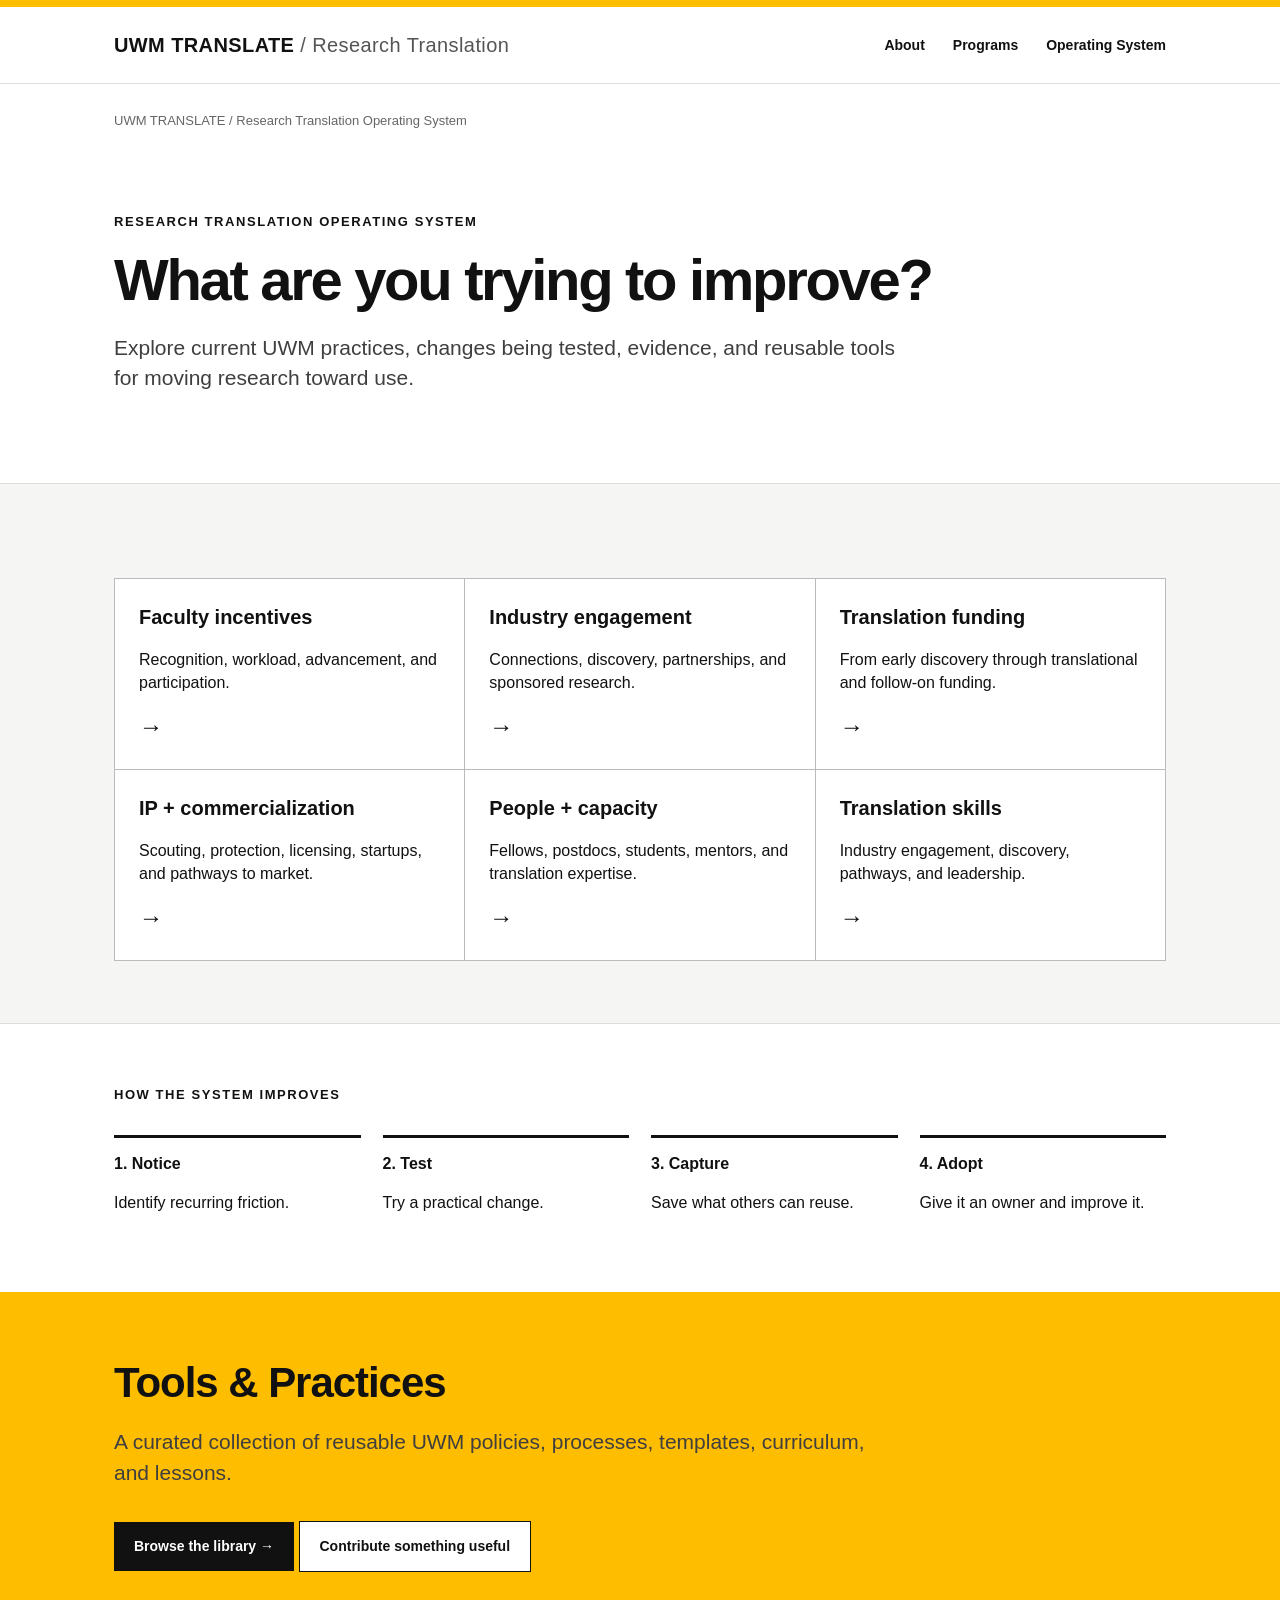
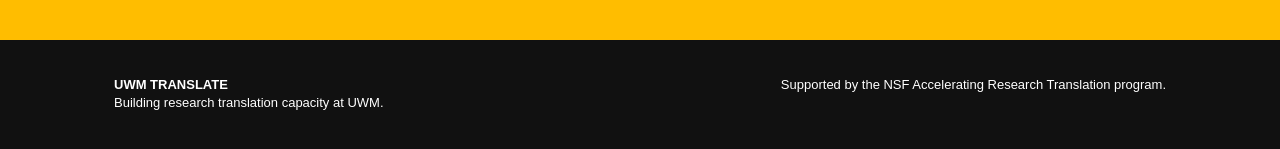
==== os/index.html @ 9ba5ec80 "Add files via upload" ====
<!doctype html><html><head><meta charset="utf-8"><meta name="viewport" content="width=device-width,initial-scale=1"><title>Research Translation OS | UWM TRANSLATE</title><link rel="stylesheet" href="../css/styles.css"></head><body>

<header><div class="wrap"><nav>
<a class="brand" href="../index.html">UWM TRANSLATE <span>/ Research Translation</span></a>
<div class="navlinks"><a href="../index.html#about">About</a><a href="../index.html#programs">Programs</a><a href="../os/index.html">Operating System</a></div>
</nav></div></header>
<main><div class="wrap"><div class="breadcrumb"><a href="../index.html">UWM TRANSLATE</a> / Research Translation Operating System</div></div>
<section class="hero"><div class="wrap"><div class="eyebrow">Research Translation Operating System</div><h1>What are you trying to improve?</h1><p class="lead">Explore current UWM practices, changes being tested, evidence, and reusable tools for moving research toward use.</p></div></section>
<section class="section light"><div class="wrap"><div class="domains">
<a class="domain" href="domain.html?d=faculty"><h3>Faculty incentives</h3><p>Recognition, workload, advancement, and participation.</p><div class="arrow">→</div></a>
<a class="domain" href="domain.html?d=industry"><h3>Industry engagement</h3><p>Connections, discovery, partnerships, and sponsored research.</p><div class="arrow">→</div></a>
<a class="domain" href="domain.html?d=funding"><h3>Translation funding</h3><p>From early discovery through translational and follow-on funding.</p><div class="arrow">→</div></a>
<a class="domain" href="domain.html?d=ip"><h3>IP + commercialization</h3><p>Scouting, protection, licensing, startups, and pathways to market.</p><div class="arrow">→</div></a>
<a class="domain" href="domain.html?d=capacity"><h3>People + capacity</h3><p>Fellows, postdocs, students, mentors, and translation expertise.</p><div class="arrow">→</div></a>
<a class="domain" href="domain.html?d=skills"><h3>Translation skills</h3><p>Industry engagement, discovery, pathways, and leadership.</p><div class="arrow">→</div></a>
</div></div></section>
<section class="section"><div class="wrap"><div class="eyebrow">How the system improves</div><div class="steps">
<div class="step"><strong>1. Notice</strong><p>Identify recurring friction.</p></div><div class="step"><strong>2. Test</strong><p>Try a practical change.</p></div><div class="step"><strong>3. Capture</strong><p>Save what others can reuse.</p></div><div class="step"><strong>4. Adopt</strong><p>Give it an owner and improve it.</p></div>
</div></div></section>
<section class="portal gold"><div class="wrap"><h2>Tools & Practices</h2><p class="lead">A curated collection of reusable UWM policies, processes, templates, curriculum, and lessons.</p><a class="button" href="library.html">Browse the library →</a> <a class="button alt" href="contribute.html">Contribute something useful</a></div></section>
</main><footer><div class="wrap footerline"><div><strong>UWM TRANSLATE</strong><br>Building research translation capacity at UWM.</div><div>Supported by the NSF Accelerating Research Translation program.</div></div></footer></body></html>
---- css/styles.css ----
:root{--gold:#ffbd00;--black:#111;--gray:#666;--light:#f5f5f3;--line:#deded9;--white:#fff}
*{box-sizing:border-box} body{margin:0;font-family:Arial,Helvetica,sans-serif;color:var(--black);background:#fff;line-height:1.45}
a{color:inherit;text-decoration:none}.wrap{max-width:1120px;margin:auto;padding:0 34px}
header{border-top:7px solid var(--gold);border-bottom:1px solid var(--line);background:#fff}
nav{height:76px;display:flex;align-items:center;justify-content:space-between}.brand{font-weight:800;letter-spacing:.02em;font-size:20px}
.brand span{font-weight:400;color:#555}.navlinks{display:flex;gap:28px;font-size:14px;font-weight:700}.navlinks a:hover{border-bottom:3px solid var(--gold)}
.hero{padding:82px 0 68px}.eyebrow{font-size:13px;font-weight:800;letter-spacing:.12em;text-transform:uppercase;margin-bottom:18px}
h1{font-size:58px;line-height:1.02;letter-spacing:-.04em;max-width:880px;margin:0 0 24px}h2{font-size:34px;line-height:1.1;letter-spacing:-.025em;margin:0 0 18px}
h3{font-size:20px;margin:0 0 8px}.lead{font-size:21px;max-width:790px;color:#3f3f3f}
.section{padding:62px 0;border-top:1px solid var(--line)}.gold{background:var(--gold);border:0}.light{background:var(--light)}
.grid3{display:grid;grid-template-columns:repeat(3,1fr);gap:22px}.grid2{display:grid;grid-template-columns:repeat(2,1fr);gap:22px}
.card{border-top:4px solid var(--black);padding:20px 0}.card p,.small{color:#555}.number{font-size:13px;font-weight:800;margin-bottom:18px}
.button{display:inline-block;background:#111;color:white;padding:14px 20px;font-weight:800;font-size:14px;margin-top:12px}
.button.alt{background:white;color:#111;border:1px solid #111}.portal{padding:68px 0}.portal h2{font-size:42px}
.domains{display:grid;grid-template-columns:repeat(3,1fr);gap:1px;background:#bbb;border:1px solid #bbb;margin-top:32px}
.domain{background:white;padding:24px;min-height:150px}.domain:hover{background:#fff7d6}.domain .arrow{font-size:24px;margin-top:14px}
.steps{display:grid;grid-template-columns:repeat(4,1fr);gap:22px;margin-top:30px}.step{border-top:3px solid #111;padding-top:14px}
footer{background:#111;color:white;padding:36px 0;font-size:13px}.footerline{display:flex;justify-content:space-between;gap:20px}
.breadcrumb{font-size:13px;color:#666;padding-top:28px}.artifact{border-top:1px solid var(--line);padding:22px 0}.status{display:inline-block;background:#eee;padding:4px 8px;font-size:11px;font-weight:800;text-transform:uppercase}
@media(max-width:760px){h1{font-size:42px}.grid3,.grid2,.domains,.steps{grid-template-columns:1fr}.navlinks{display:none}.wrap{padding:0 20px}.hero{padding:55px 0}}
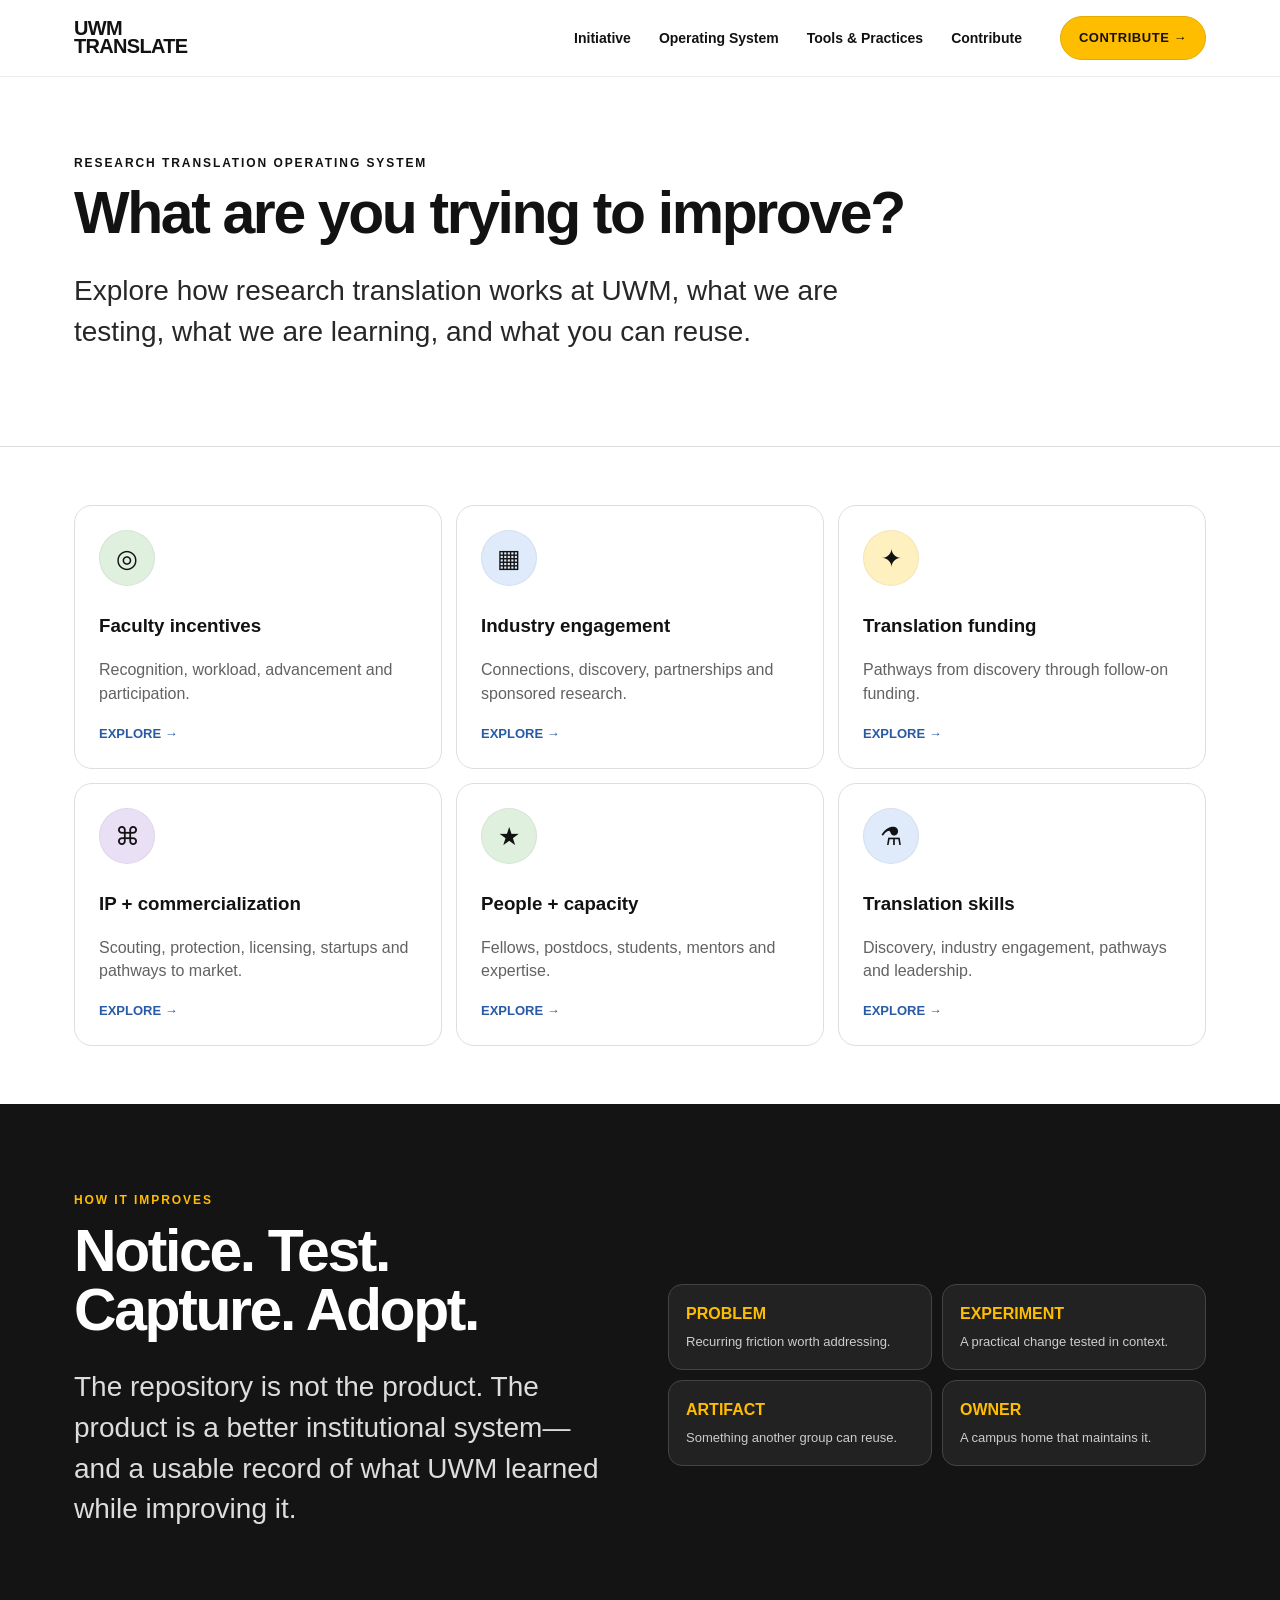
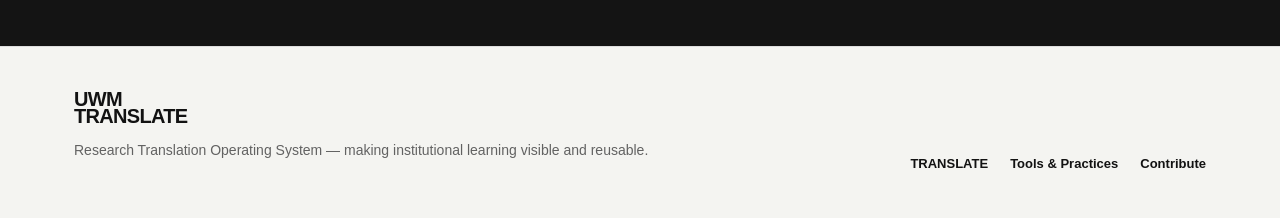
==== commit 0dea7037: "Add files via upload" ====
--- a/os/index.html
+++ b/os/index.html
@@ -1,21 +1,12 @@
-<!doctype html><html><head><meta charset="utf-8"><meta name="viewport" content="width=device-width,initial-scale=1"><title>Research Translation OS | UWM TRANSLATE</title><link rel="stylesheet" href="../css/styles.css"></head><body>
-
-<header><div class="wrap"><nav>
-<a class="brand" href="../index.html">UWM TRANSLATE <span>/ Research Translation</span></a>
-<div class="navlinks"><a href="../index.html#about">About</a><a href="../index.html#programs">Programs</a><a href="../os/index.html">Operating System</a></div>
-</nav></div></header>
-<main><div class="wrap"><div class="breadcrumb"><a href="../index.html">UWM TRANSLATE</a> / Research Translation Operating System</div></div>
-<section class="hero"><div class="wrap"><div class="eyebrow">Research Translation Operating System</div><h1>What are you trying to improve?</h1><p class="lead">Explore current UWM practices, changes being tested, evidence, and reusable tools for moving research toward use.</p></div></section>
-<section class="section light"><div class="wrap"><div class="domains">
-<a class="domain" href="domain.html?d=faculty"><h3>Faculty incentives</h3><p>Recognition, workload, advancement, and participation.</p><div class="arrow">→</div></a>
-<a class="domain" href="domain.html?d=industry"><h3>Industry engagement</h3><p>Connections, discovery, partnerships, and sponsored research.</p><div class="arrow">→</div></a>
-<a class="domain" href="domain.html?d=funding"><h3>Translation funding</h3><p>From early discovery through translational and follow-on funding.</p><div class="arrow">→</div></a>
-<a class="domain" href="domain.html?d=ip"><h3>IP + commercialization</h3><p>Scouting, protection, licensing, startups, and pathways to market.</p><div class="arrow">→</div></a>
-<a class="domain" href="domain.html?d=capacity"><h3>People + capacity</h3><p>Fellows, postdocs, students, mentors, and translation expertise.</p><div class="arrow">→</div></a>
-<a class="domain" href="domain.html?d=skills"><h3>Translation skills</h3><p>Industry engagement, discovery, pathways, and leadership.</p><div class="arrow">→</div></a>
+<!doctype html><html><head><meta charset="utf-8"><meta name="viewport" content="width=device-width,initial-scale=1"><title>Research Translation OS — UWM TRANSLATE</title><link rel="stylesheet" href="../assets/styles.css"></head><body><header class="site-header"><div class="header-inner"><a class="brand" href="../index.html"><span>UWM</span><span>TRANSLATE</span></a><nav class="nav"><a href="../index.html">Initiative</a><a href="index.html">Operating System</a><a href="library.html">Tools & Practices</a><a href="contribute.html">Contribute</a></nav><a class="cta" href="contribute.html">CONTRIBUTE →</a></div></header><main>
+<section class="page-hero"><div class="container"><div class="eyebrow">Research Translation Operating System</div><h1 class="h2">What are you trying to improve?</h1><p class="lede">Explore how research translation works at UWM, what we are testing, what we are learning, and what you can reuse.</p></div></section>
+<section class="section-sm"><div class="container"><div class="domain-grid">
+<a class="domain" href="domain.html?d=faculty"><div class="icon-bubble green">◎</div><h3>Faculty incentives</h3><p>Recognition, workload, advancement and participation.</p><span class="text-link">EXPLORE →</span></a>
+<a class="domain" href="domain.html?d=industry"><div class="icon-bubble blue">▦</div><h3>Industry engagement</h3><p>Connections, discovery, partnerships and sponsored research.</p><span class="text-link">EXPLORE →</span></a>
+<a class="domain" href="domain.html?d=funding"><div class="icon-bubble goldbg">✦</div><h3>Translation funding</h3><p>Pathways from discovery through follow-on funding.</p><span class="text-link">EXPLORE →</span></a>
+<a class="domain" href="domain.html?d=ip"><div class="icon-bubble purple">⌘</div><h3>IP + commercialization</h3><p>Scouting, protection, licensing, startups and pathways to market.</p><span class="text-link">EXPLORE →</span></a>
+<a class="domain" href="domain.html?d=capacity"><div class="icon-bubble green">★</div><h3>People + capacity</h3><p>Fellows, postdocs, students, mentors and expertise.</p><span class="text-link">EXPLORE →</span></a>
+<a class="domain" href="domain.html?d=skills"><div class="icon-bubble blue">⚗</div><h3>Translation skills</h3><p>Discovery, industry engagement, pathways and leadership.</p><span class="text-link">EXPLORE →</span></a>
 </div></div></section>
-<section class="section"><div class="wrap"><div class="eyebrow">How the system improves</div><div class="steps">
-<div class="step"><strong>1. Notice</strong><p>Identify recurring friction.</p></div><div class="step"><strong>2. Test</strong><p>Try a practical change.</p></div><div class="step"><strong>3. Capture</strong><p>Save what others can reuse.</p></div><div class="step"><strong>4. Adopt</strong><p>Give it an owner and improve it.</p></div>
-</div></div></section>
-<section class="portal gold"><div class="wrap"><h2>Tools & Practices</h2><p class="lead">A curated collection of reusable UWM policies, processes, templates, curriculum, and lessons.</p><a class="button" href="library.html">Browse the library →</a> <a class="button alt" href="contribute.html">Contribute something useful</a></div></section>
-</main><footer><div class="wrap footerline"><div><strong>UWM TRANSLATE</strong><br>Building research translation capacity at UWM.</div><div>Supported by the NSF Accelerating Research Translation program.</div></div></footer></body></html>+<section class="section os-callout"><div class="container os-grid"><div><div class="eyebrow">How it improves</div><h2 class="h2">Notice. Test. Capture. Adopt.</h2><p class="lede">The repository is not the product. The product is a better institutional system—and a usable record of what UWM learned while improving it.</p></div><div class="os-map"><div class="os-chip"><strong>PROBLEM</strong><span>Recurring friction worth addressing.</span></div><div class="os-chip"><strong>EXPERIMENT</strong><span>A practical change tested in context.</span></div><div class="os-chip"><strong>ARTIFACT</strong><span>Something another group can reuse.</span></div><div class="os-chip"><strong>OWNER</strong><span>A campus home that maintains it.</span></div></div></div></section>
+</main><footer class="footer"><div class="container footer-grid"><div><a class="brand" href="../index.html"><span>UWM</span><span>TRANSLATE</span></a><p class="footer-note">Research Translation Operating System — making institutional learning visible and reusable.</p></div><div class="footer-links"><a href="../index.html">TRANSLATE</a><a href="library.html">Tools & Practices</a><a href="contribute.html">Contribute</a></div></div></footer></body></html>
--- a/assets/styles.css
+++ b/assets/styles.css
@@ -0,0 +1,22 @@
+
+:root{--ink:#121212;--muted:#626262;--line:#dedede;--paper:#fff;--soft:#f7f7f5;--gold:#ffbd00;--gold-soft:#fff1bf;--green:#dff0df;--green-strong:#328b4c;--blue:#dfeafb;--blue-strong:#366ab3;--purple:#e9e0f6;--purple-strong:#7654a6;--peach:#f8e7d9;--radius:18px;--shadow:0 12px 35px rgba(0,0,0,.08);--max:1180px}
+*{box-sizing:border-box}html{scroll-behavior:smooth}body{margin:0;background:var(--paper);color:var(--ink);font-family:Arial,Helvetica,sans-serif;line-height:1.45}a{color:inherit}img{max-width:100%;display:block}
+.site-header{position:sticky;top:0;z-index:100;background:rgba(255,255,255,.95);backdrop-filter:blur(10px);border-bottom:1px solid rgba(0,0,0,.08)}
+.header-inner{max-width:var(--max);margin:auto;min-height:76px;display:flex;align-items:center;gap:28px;padding:0 24px}.brand{font-weight:900;letter-spacing:-.035em;text-decoration:none;line-height:.88;font-size:20px;min-width:125px}.brand span{display:block}
+.nav{margin-left:auto;display:flex;align-items:center;gap:8px}.nav a{text-decoration:none;padding:26px 10px;font-weight:700;font-size:14px}.nav a:hover{color:#8d6900}.cta{display:inline-flex;text-decoration:none;font-size:13px;font-weight:900;letter-spacing:.04em;background:var(--gold);padding:12px 18px;border-radius:999px;border:1px solid #e5aa00}
+.container{max-width:var(--max);margin:auto;padding:0 24px}.hero{padding:72px 0 54px;border-bottom:1px solid var(--line)}.hero-grid{display:grid;grid-template-columns:1.03fr .97fr;align-items:center;gap:36px}
+.eyebrow{text-transform:uppercase;letter-spacing:.16em;font-size:12px;font-weight:900;margin-bottom:12px}.display{margin:0;max-width:720px;font-size:clamp(60px,10vw,126px);line-height:.83;letter-spacing:-.055em;font-weight:900}.hero-copy p{max-width:600px;font-size:20px}.hero-actions{display:flex;gap:12px;flex-wrap:wrap;margin-top:24px}
+.button{display:inline-flex;align-items:center;gap:9px;text-decoration:none;padding:12px 17px;border-radius:9px;font-weight:900;font-size:13px;border:1px solid var(--ink);background:var(--ink);color:#fff}.button.gold{background:var(--gold);border-color:#e5aa00;color:var(--ink)}.button.ghost{background:#fff;color:var(--ink)}
+.hero-graphic{min-height:380px;display:grid;place-items:center}.translation-graphic{width:min(100%,540px);height:auto}
+.section{padding:88px 0}.section-sm{padding:58px 0}.h2{margin:0;font-size:clamp(36px,4.6vw,60px);line-height:1;letter-spacing:-.04em}.lede{font-size:clamp(20px,2.2vw,28px);max-width:780px;color:#272727}
+.journey-grid{display:grid;grid-template-columns:repeat(5,1fr);gap:14px;margin-top:28px}.journey-card,.card{border:1px solid var(--line);border-radius:var(--radius);background:#fff;padding:22px;text-decoration:none;transition:.18s}.journey-card:hover,.card:hover{transform:translateY(-3px);box-shadow:var(--shadow)}
+.icon-bubble{width:56px;height:56px;border-radius:50%;display:grid;place-items:center;font-size:25px;margin-bottom:26px;border:1px solid rgba(0,0,0,.05)}.green{background:var(--green)}.blue{background:var(--blue)}.goldbg{background:var(--gold-soft)}.purple{background:var(--purple)}.gray{background:#ececec}
+.journey-card h3{font-size:17px;line-height:1.13;margin:0 0 8px}.journey-card p{font-size:14px;color:var(--muted);min-height:62px}.arrow{font-size:24px;margin-top:18px}
+.process{border-top:1px solid var(--line)}.process-row{display:grid;grid-template-columns:repeat(9,auto);align-items:center;justify-content:space-between;gap:10px;margin-top:28px}.process-step{max-width:160px;text-align:center}.process-step .icon-bubble{margin:0 auto 12px}.process-step strong{display:block;font-size:14px;letter-spacing:.07em}.process-step span{display:block;font-size:13px;color:var(--muted);margin-top:5px}.process-arrow{font-size:28px;color:#777}
+.os-callout{background:#141414;color:#fff}.os-callout .eyebrow{color:var(--gold)}.os-grid{display:grid;grid-template-columns:1fr 1fr;gap:56px;align-items:center}.os-callout .lede{color:#ddd}.os-map{display:grid;grid-template-columns:repeat(2,1fr);gap:10px}.os-chip{background:#222;border:1px solid #444;border-radius:14px;padding:17px}.os-chip strong{color:var(--gold);display:block;margin-bottom:4px}.os-chip span{font-size:13px;color:#ccc}
+.grid-3{display:grid;grid-template-columns:repeat(3,1fr);gap:18px}.card-kicker{text-transform:uppercase;font-size:10px;color:var(--blue-strong);letter-spacing:.11em;font-weight:900}.card h3{margin:8px 0}.card p{color:var(--muted)}.text-link{color:#295aa6;text-decoration:none;font-weight:900;font-size:13px}
+.footer{background:#f4f4f1;border-top:1px solid var(--line);padding:44px 0}.footer-grid{display:grid;grid-template-columns:1.2fr 1fr;gap:30px;align-items:end}.footer-note{max-width:590px;color:var(--muted);font-size:14px}.footer-links{display:flex;justify-content:flex-end;gap:22px;flex-wrap:wrap}.footer-links a{font-size:13px;font-weight:800;text-decoration:none}
+.page-hero{padding:78px 0 66px;border-bottom:1px solid var(--line)}.domain-grid{display:grid;grid-template-columns:repeat(3,1fr);gap:14px}.domain{border:1px solid var(--line);border-radius:18px;padding:24px;text-decoration:none}.domain:hover{box-shadow:var(--shadow);transform:translateY(-2px)}.domain p{color:var(--muted)}
+.artifact{padding:24px 0;border-bottom:1px solid var(--line)}.status{display:inline-block;padding:5px 9px;border-radius:999px;background:var(--gold-soft);font-size:11px;font-weight:900;text-transform:uppercase}
+@media(max-width:930px){.nav{display:none}.hero-grid,.os-grid{grid-template-columns:1fr}.hero-graphic{min-height:280px}.journey-grid{grid-template-columns:repeat(2,1fr)}.journey-card:last-child{grid-column:1/-1}.process-row{grid-template-columns:1fr;justify-items:start}.process-step{max-width:none;display:grid;grid-template-columns:58px 110px 1fr;align-items:center;text-align:left;gap:14px}.process-step .icon-bubble{margin:0}.process-arrow{transform:rotate(90deg);margin-left:18px}.grid-3,.domain-grid{grid-template-columns:1fr}}
+@media(max-width:620px){.display{font-size:clamp(56px,20vw,82px)}.section{padding:64px 0}.journey-grid{grid-template-columns:1fr}.journey-card:last-child{grid-column:auto}.footer-grid{grid-template-columns:1fr}.footer-links{justify-content:flex-start}}
